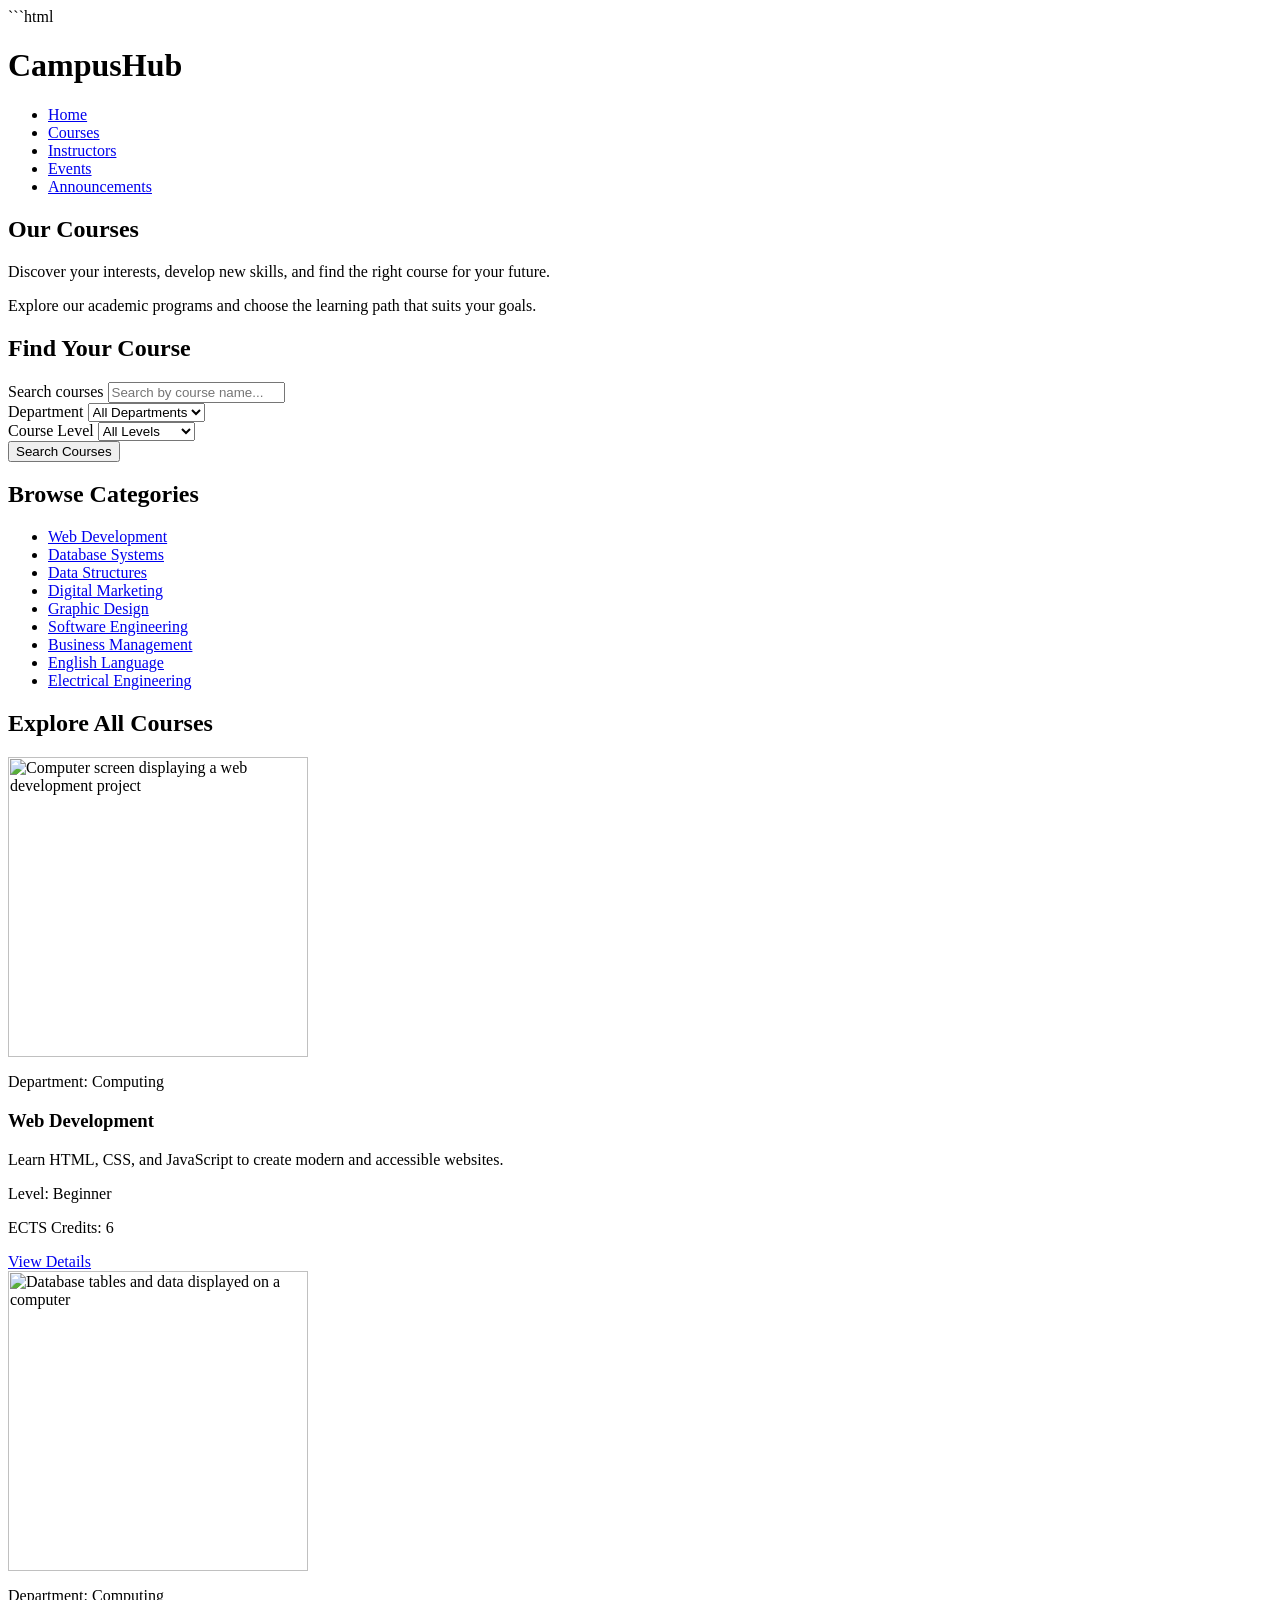
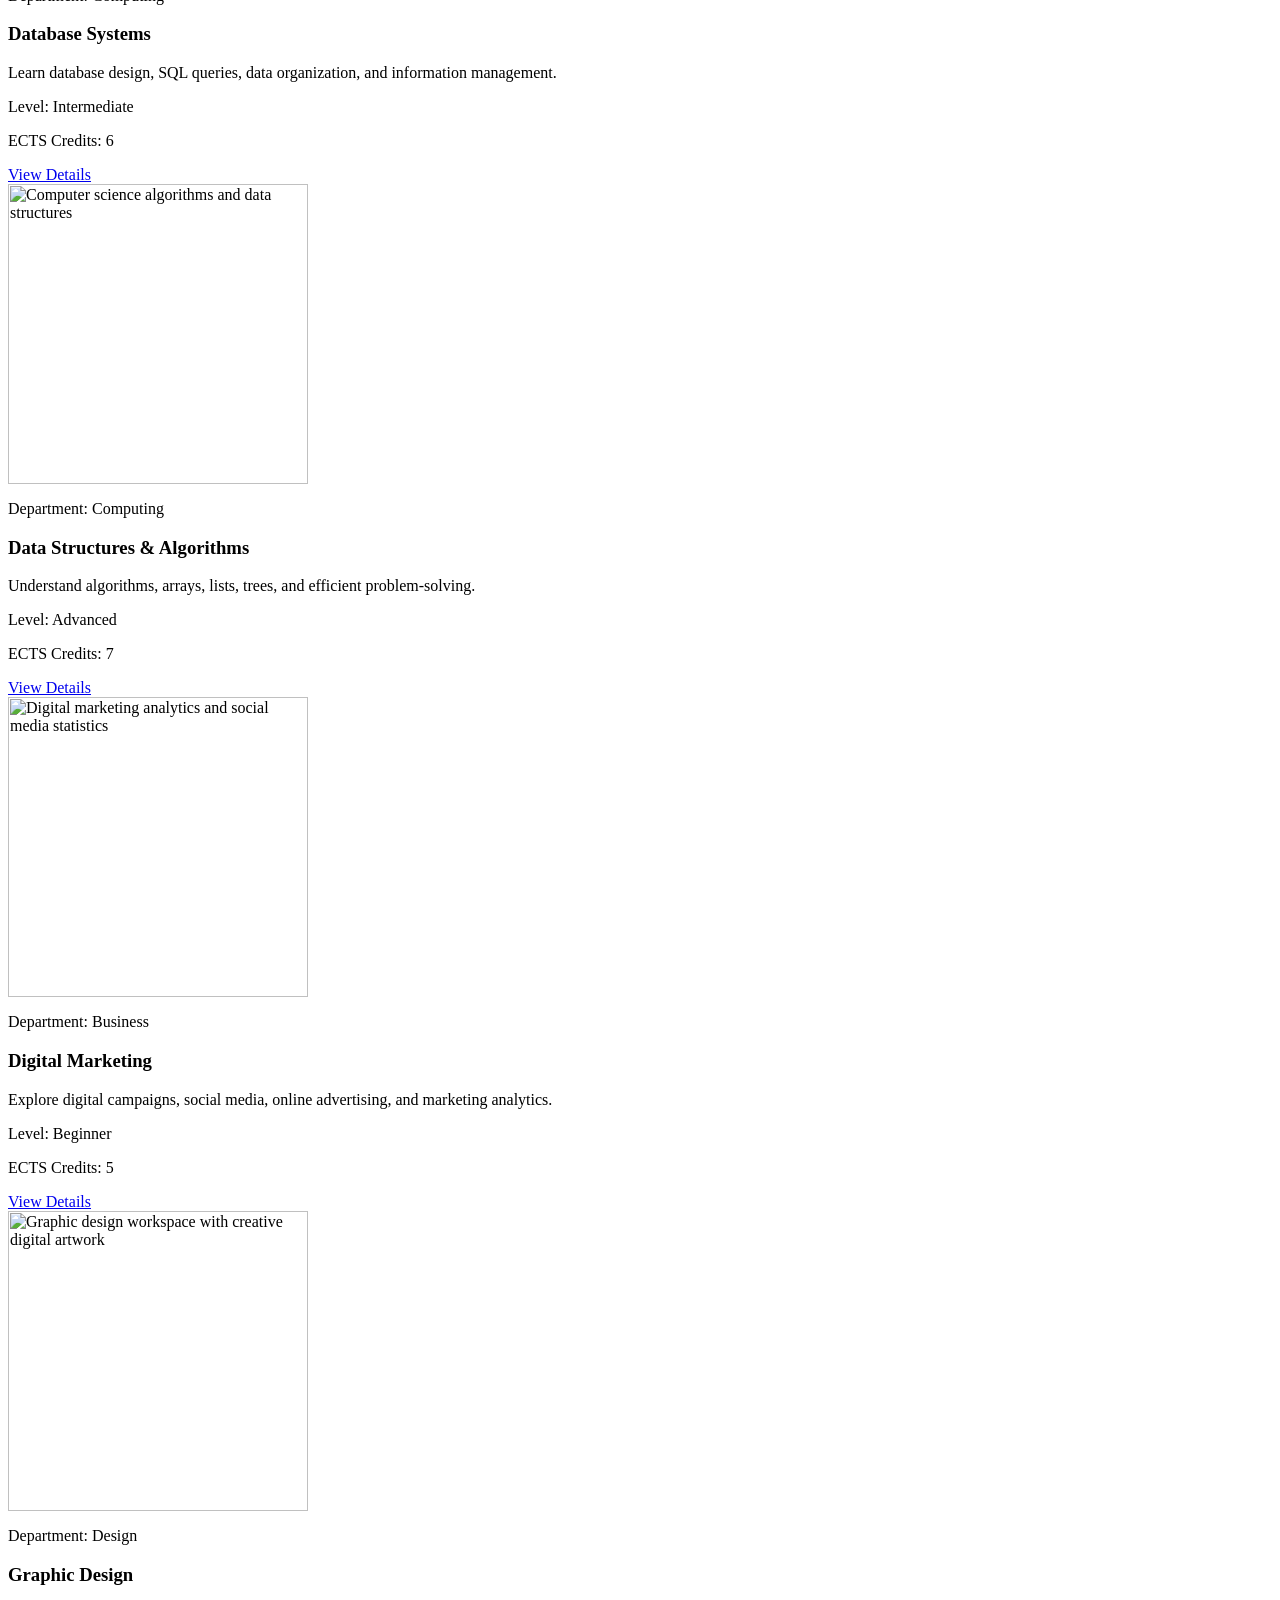
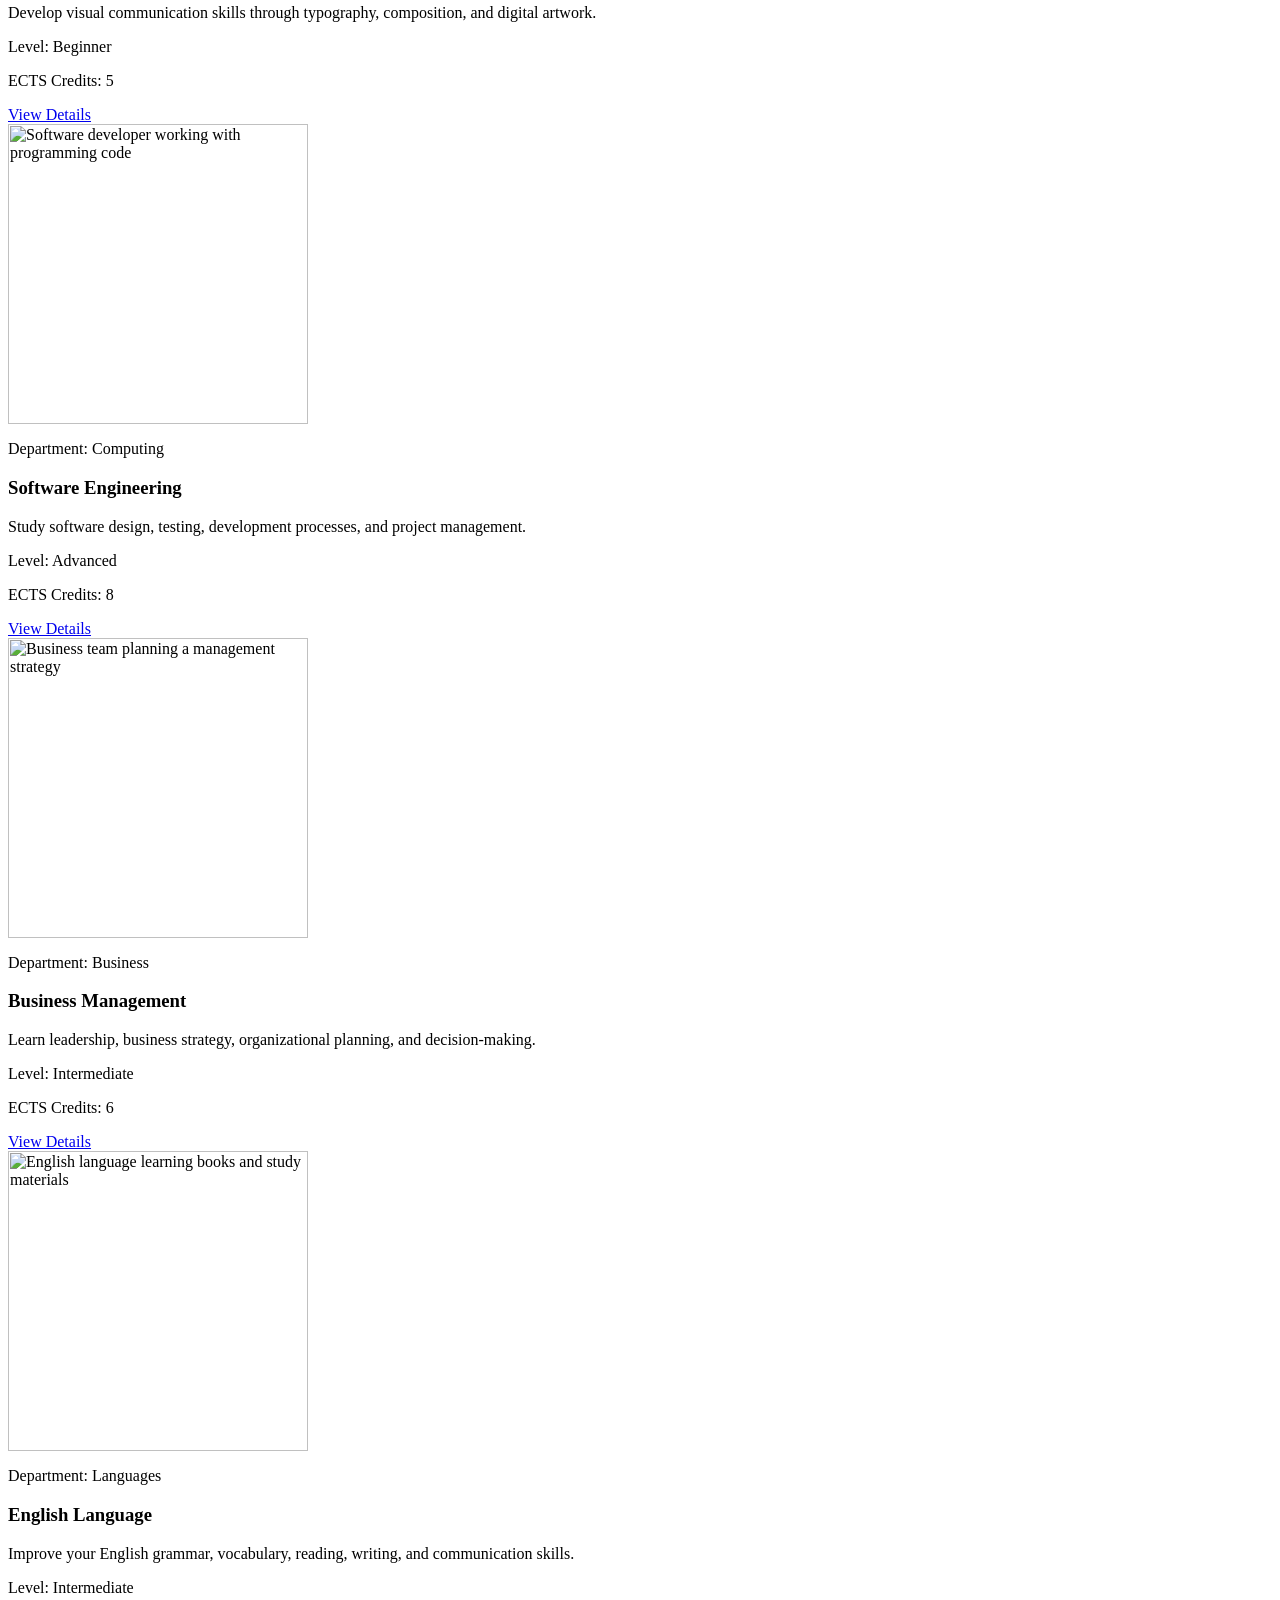
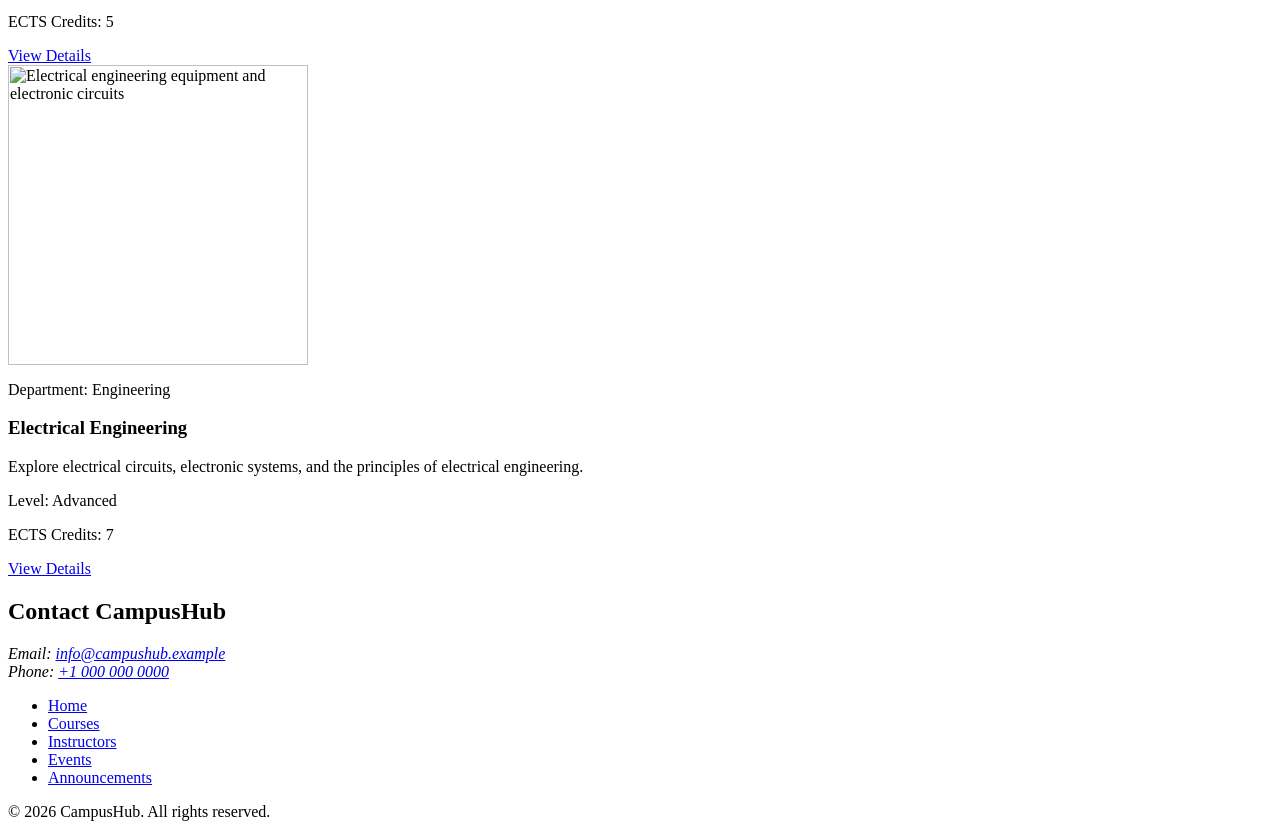
==== courses.html @ 8b2ee3c3 "Initial commit" ====
```html
<!DOCTYPE html>
<html lang="en">
<head>
    <meta charset="UTF-8">
    <meta name="viewport" content="width=device-width, initial-scale=1.0">
    <meta name="description" content="Explore CampusHub courses, departments, and academic programs.">
    <title>Courses | CampusHub</title>
</head>
<body>

    <header>
        <h1>CampusHub</h1>

        <nav aria-label="Main navigation">
            <ul>
                <li><a href="index.html">Home</a></li>
                <li><a href="courses.html" aria-current="page">Courses</a></li>
                <li><a href="instructors.html">Instructors</a></li>
                <li><a href="events.html">Events</a></li>
                <li><a href="announcements.html">Announcements</a></li>
            </ul>
        </nav>
    </header>

    <main>
        <section aria-labelledby="courses-heading">
            <h2 id="courses-heading">Our Courses</h2>

            <p>
                Discover your interests, develop new skills,
                and find the right course for your future.
            </p>

            <p>
                Explore our academic programs and choose
                the learning path that suits your goals.
            </p>
        </section>

        <section aria-labelledby="search-heading">
            <h2 id="search-heading">Find Your Course</h2>

            <form action="courses.html" method="get">
                <div>
                    <label for="course-search">Search courses</label>
                    <input
                        type="search"
                        id="course-search"
                        name="search"
                        placeholder="Search by course name..."
                    >
                </div>

                <div>
                    <label for="department">Department</label>
                    <select id="department" name="department">
                        <option value="">All Departments</option>
                        <option value="computing">Computing</option>
                        <option value="business">Business</option>
                        <option value="languages">Languages</option>
                        <option value="engineering">Engineering</option>
                        <option value="design">Design</option>
                    </select>
                </div>

                <div>
                    <label for="level">Course Level</label>
                    <select id="level" name="level">
                        <option value="">All Levels</option>
                        <option value="beginner">Beginner</option>
                        <option value="intermediate">Intermediate</option>
                        <option value="advanced">Advanced</option>
                    </select>
                </div>

                <button type="submit">Search Courses</button>
            </form>
        </section>

        <nav aria-label="Course categories">
            <h2>Browse Categories</h2>

            <ul>
                <li><a href="#web-development">Web Development</a></li>
                <li><a href="#database-systems">Database Systems</a></li>
                <li><a href="#data-structures">Data Structures</a></li>
                <li><a href="#digital-marketing">Digital Marketing</a></li>
                <li><a href="#graphic-design">Graphic Design</a></li>
                <li><a href="#software-engineering">Software Engineering</a></li>
                <li><a href="#business-management">Business Management</a></li>
                <li><a href="#english-language">English Language</a></li>
                <li><a href="#electrical-engineering">Electrical Engineering</a></li>
            </ul>
        </nav>

        <section aria-labelledby="all-courses-heading">
            <h2 id="all-courses-heading">Explore All Courses</h2>

            <article id="web-development">
                <img
                    src="images/web-development.jpg"
                    alt="Computer screen displaying a web development project"
                    width="300"
                >
                <p>Department: Computing</p>
                <h3>Web Development</h3>
                <p>
                    Learn HTML, CSS, and JavaScript to create
                    modern and accessible websites.
                </p>
                <p>Level: Beginner</p>
                <p>ECTS Credits: 6</p>
                <a href="schedule.html">View Details</a>
            </article>

            <article id="database-systems">
                <img
                    src="images/database-systems.jpg"
                    alt="Database tables and data displayed on a computer"
                    width="300"
                >
                <p>Department: Computing</p>
                <h3>Database Systems</h3>
                <p>
                    Learn database design, SQL queries,
                    data organization, and information management.
                </p>
                <p>Level: Intermediate</p>
                <p>ECTS Credits: 6</p>
                <a href="schedule.html">View Details</a>
            </article>

            <article id="data-structures">
                <img
                    src="images/data-structures.jpg"
                    alt="Computer science algorithms and data structures"
                    width="300"
                >
                <p>Department: Computing</p>
                <h3>Data Structures &amp; Algorithms</h3>
                <p>
                    Understand algorithms, arrays, lists,
                    trees, and efficient problem-solving.
                </p>
                <p>Level: Advanced</p>
                <p>ECTS Credits: 7</p>
                <a href="schedule.html">View Details</a>
            </article>

            <article id="digital-marketing">
                <img
                    src="images/digital-marketing.jpg"
                    alt="Digital marketing analytics and social media statistics"
                    width="300"
                >
                <p>Department: Business</p>
                <h3>Digital Marketing</h3>
                <p>
                    Explore digital campaigns, social media,
                    online advertising, and marketing analytics.
                </p>
                <p>Level: Beginner</p>
                <p>ECTS Credits: 5</p>
                <a href="schedule.html">View Details</a>
            </article>

            <article id="graphic-design">
                <img
                    src="images/graphic-design.jpg"
                    alt="Graphic design workspace with creative digital artwork"
                    width="300"
                >
                <p>Department: Design</p>
                <h3>Graphic Design</h3>
                <p>
                    Develop visual communication skills through
                    typography, composition, and digital artwork.
                </p>
                <p>Level: Beginner</p>
                <p>ECTS Credits: 5</p>
                <a href="schedule.html">View Details</a>
            </article>

            <article id="software-engineering">
                <img
                    src="images/software-engineering.jpg"
                    alt="Software developer working with programming code"
                    width="300"
                >
                <p>Department: Computing</p>
                <h3>Software Engineering</h3>
                <p>
                    Study software design, testing, development
                    processes, and project management.
                </p>
                <p>Level: Advanced</p>
                <p>ECTS Credits: 8</p>
                <a href="schedule.html">View Details</a>
            </article>

            <article id="business-management">
                <img
                    src="images/business-management.jpg"
                    alt="Business team planning a management strategy"
                    width="300"
                >
                <p>Department: Business</p>
                <h3>Business Management</h3>
                <p>
                    Learn leadership, business strategy,
                    organizational planning, and decision-making.
                </p>
                <p>Level: Intermediate</p>
                <p>ECTS Credits: 6</p>
                <a href="schedule.html">View Details</a>
            </article>

            <article id="english-language">
                <img
                    src="images/english-language.jpg"
                    alt="English language learning books and study materials"
                    width="300"
                >
                <p>Department: Languages</p>
                <h3>English Language</h3>
                <p>
                    Improve your English grammar, vocabulary,
                    reading, writing, and communication skills.
                </p>
                <p>Level: Intermediate</p>
                <p>ECTS Credits: 5</p>
                <a href="schedule.html">View Details</a>
            </article>

            <article id="electrical-engineering">
                <img
                    src="images/electrical-engineering.jpg"
                    alt="Electrical engineering equipment and electronic circuits"
                    width="300"
                >
                <p>Department: Engineering</p>
                <h3>Electrical Engineering</h3>
                <p>
                    Explore electrical circuits, electronic systems,
                    and the principles of electrical engineering.
                </p>
                <p>Level: Advanced</p>
                <p>ECTS Credits: 7</p>
                <a href="schedule.html">View Details</a>
            </article>
        </section>
    </main>

    <footer>
        <h2>Contact CampusHub</h2>

        <address>
            Email:
            <a href="mailto:info@campushub.example">
                info@campushub.example
            </a>
            <br>
            Phone:
            <a href="tel:+10000000000">+1 000 000 0000</a>
        </address>

        <nav aria-label="Footer navigation">
            <ul>
                <li><a href="index.html">Home</a></li>
                <li><a href="courses.html">Courses</a></li>
                <li><a href="instructors.html">Instructors</a></li>
                <li><a href="events.html">Events</a></li>
                <li><a href="announcements.html">Announcements</a></li>
            </ul>
        </nav>

        <p>&copy; 2026 CampusHub. All rights reserved.</p>
    </footer>

</body>
</html>
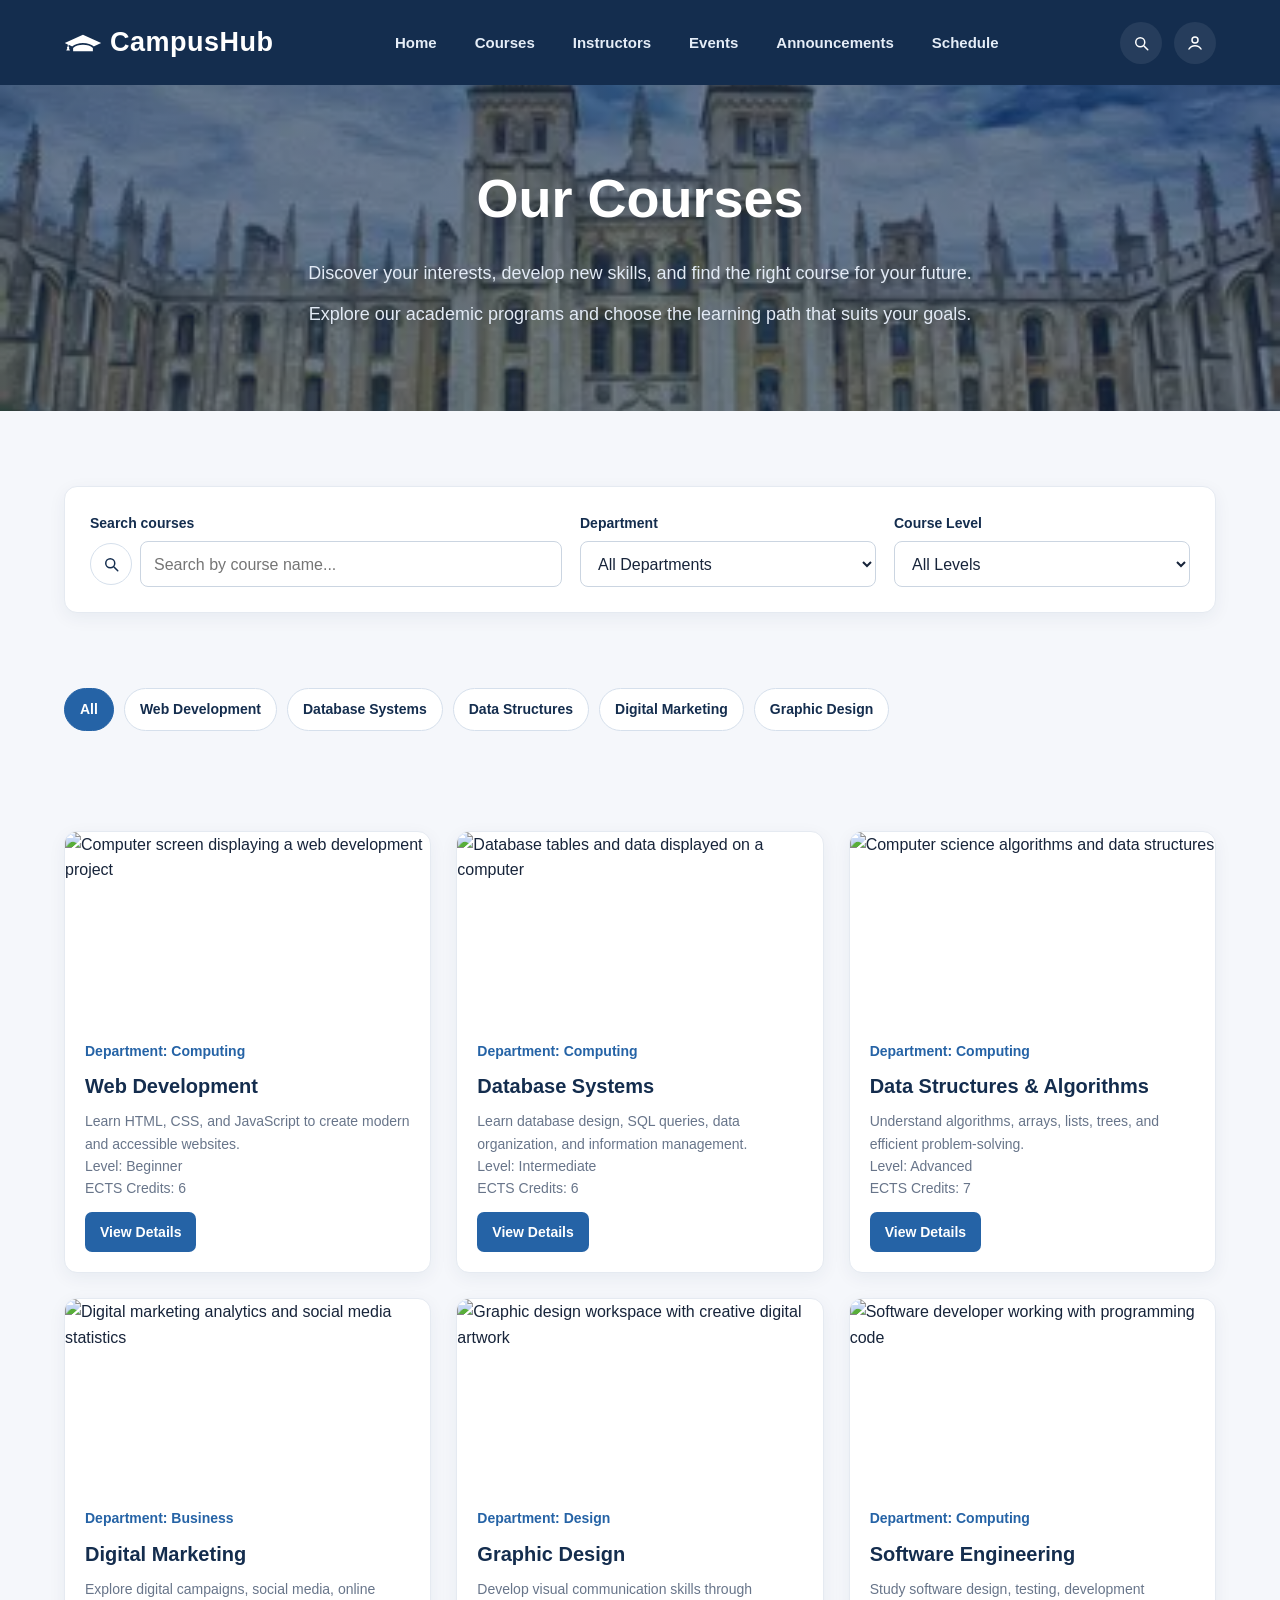
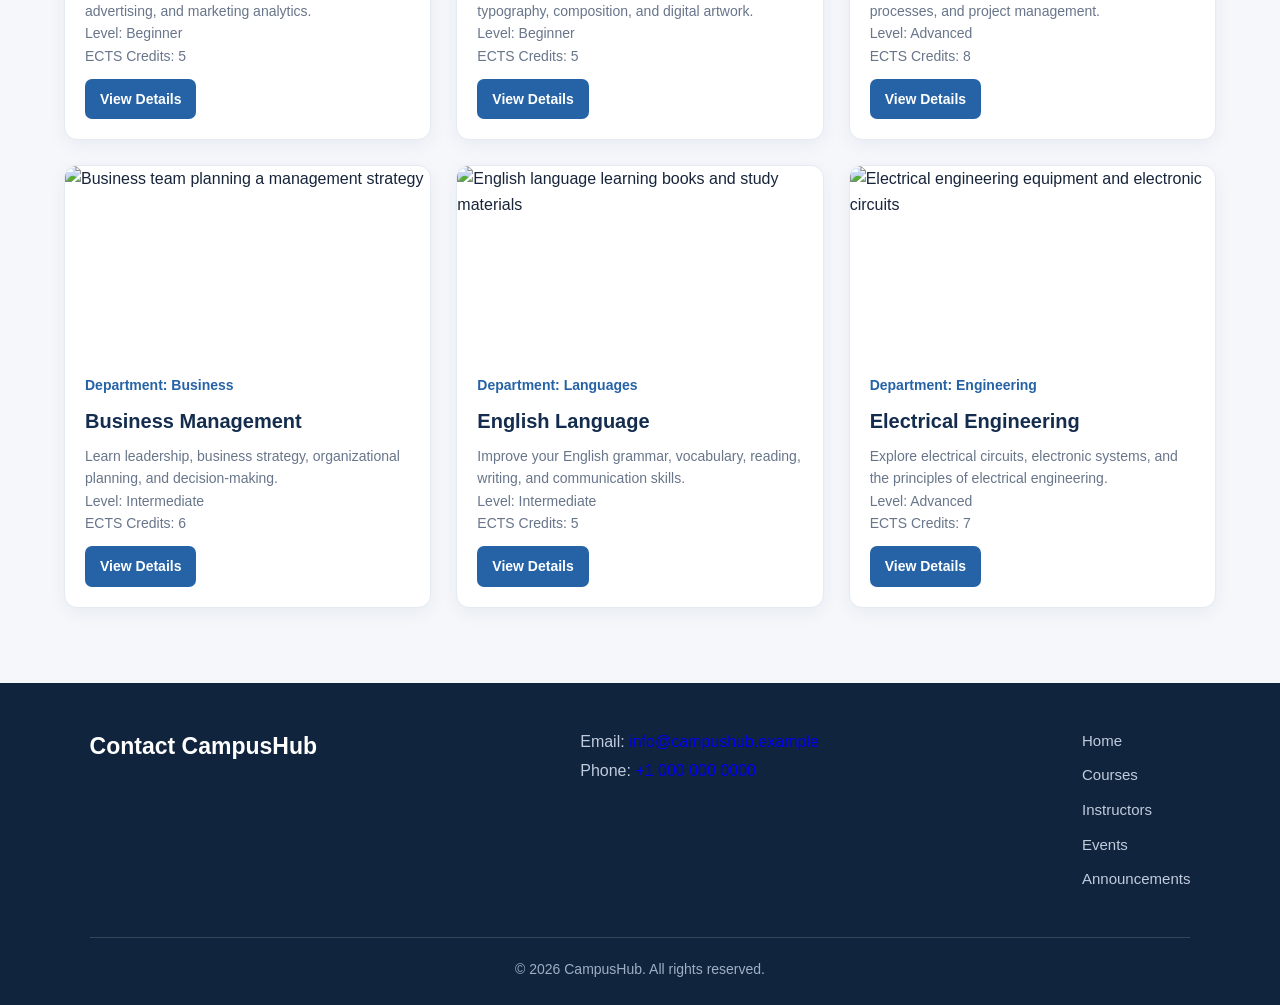
==== commit e83d02c7: "Initial commit" ====
--- a/courses.html
+++ b/courses.html
@@ -1,4 +1,4 @@
-```html
+
 <!DOCTYPE html>
 <html lang="en">
 <head>
@@ -6,21 +6,49 @@
     <meta name="viewport" content="width=device-width, initial-scale=1.0">
     <meta name="description" content="Explore CampusHub courses, departments, and academic programs.">
     <title>Courses | CampusHub</title>
+    <link rel="stylesheet" href="style.css">
 </head>
 <body>
 
     <header>
-        <h1>CampusHub</h1>
+        <div class="brand">
+            <img src="assets/logo/university.svg" alt="CampusHub Logo">
+            <h1>CampusHub</h1>
+        </div>
 
         <nav aria-label="Main navigation">
-            <ul>
+            <ul class="link">
                 <li><a href="index.html">Home</a></li>
                 <li><a href="courses.html" aria-current="page">Courses</a></li>
                 <li><a href="instructors.html">Instructors</a></li>
                 <li><a href="events.html">Events</a></li>
                 <li><a href="announcements.html">Announcements</a></li>
+                <li><a href="schedule.html">Schedule</a></li>
             </ul>
         </nav>
+
+        <div class="header-actions" aria-label="Quick actions">
+            <div class="search-wrap">
+                <button type="button" class="icon-button search-toggle" aria-label="Open search" aria-expanded="false">
+                    <svg viewBox="0 0 24 24" aria-hidden="true">
+                        <circle cx="11" cy="11" r="6"></circle>
+                        <line x1="16" y1="16" x2="21" y2="21"></line>
+                    </svg>
+                </button>
+
+                <form class="search-panel" role="search" aria-label="Search the site">
+                    <input type="search" name="q" placeholder="Search..." aria-label="Search">
+                    <button type="submit" class="search-submit">Search</button>
+                </form>
+            </div>
+
+            <a href="#" class="icon-button" aria-label="Profile">
+                <svg viewBox="0 0 24 24" aria-hidden="true">
+                    <circle cx="12" cy="8" r="4"></circle>
+                    <path d="M4 20c1.5-3 4.2-4.5 8-4.5S18.5 17 20 20"></path>
+                </svg>
+            </a>
+        </div>
     </header>
 
     <main>
@@ -38,18 +66,24 @@
             </p>
         </section>
 
-        <section aria-labelledby="search-heading">
-            <h2 id="search-heading">Find Your Course</h2>
-
+        <section id="course-filters" aria-label="Course search and filters">
             <form action="courses.html" method="get">
-                <div>
+                <div class="course-search-field">
                     <label for="course-search">Search courses</label>
-                    <input
-                        type="search"
-                        id="course-search"
-                        name="search"
-                        placeholder="Search by course name..."
-                    >
+                    <div class="course-search-control">
+                        <button type="submit" class="icon-button course-search-submit" aria-label="Search courses">
+                            <svg viewBox="0 0 24 24" aria-hidden="true">
+                                <circle cx="11" cy="11" r="6"></circle>
+                                <line x1="16" y1="16" x2="21" y2="21"></line>
+                            </svg>
+                        </button>
+                        <input
+                            type="search"
+                            id="course-search"
+                            name="search"
+                            placeholder="Search by course name..."
+                        >
+                    </div>
                 </div>
 
                 <div>
@@ -74,29 +108,21 @@
                     </select>
                 </div>
 
-                <button type="submit">Search Courses</button>
             </form>
         </section>
 
         <nav aria-label="Course categories">
-            <h2>Browse Categories</h2>
-
             <ul>
+                <li><a href="#all-courses">All</a></li>
                 <li><a href="#web-development">Web Development</a></li>
                 <li><a href="#database-systems">Database Systems</a></li>
                 <li><a href="#data-structures">Data Structures</a></li>
                 <li><a href="#digital-marketing">Digital Marketing</a></li>
                 <li><a href="#graphic-design">Graphic Design</a></li>
-                <li><a href="#software-engineering">Software Engineering</a></li>
-                <li><a href="#business-management">Business Management</a></li>
-                <li><a href="#english-language">English Language</a></li>
-                <li><a href="#electrical-engineering">Electrical Engineering</a></li>
             </ul>
         </nav>
 
-        <section aria-labelledby="all-courses-heading">
-            <h2 id="all-courses-heading">Explore All Courses</h2>
-
+        <section id="all-courses" aria-label="All courses">
             <article id="web-development">
                 <img
                     src="images/web-development.jpg"
@@ -278,5 +304,26 @@
         <p>&copy; 2026 CampusHub. All rights reserved.</p>
     </footer>
 
+    <script>
+        const searchToggle = document.querySelector('.search-toggle');
+        const searchPanel = document.querySelector('.search-panel');
+
+        if (searchToggle && searchPanel) {
+            searchToggle.addEventListener('click', () => {
+                const isOpen = searchPanel.classList.toggle('open');
+                searchToggle.setAttribute('aria-expanded', String(isOpen));
+                if (isOpen) {
+                    searchPanel.querySelector('input').focus();
+                }
+            });
+
+            document.addEventListener('click', (event) => {
+                if (!event.target.closest('.search-wrap')) {
+                    searchPanel.classList.remove('open');
+                    searchToggle.setAttribute('aria-expanded', 'false');
+                }
+            });
+        }
+    </script>
 </body>
 </html>
--- a/style.css
+++ b/style.css
@@ -0,0 +1,897 @@
+
+/* =========================================
+   CAMPUSHUB - GLOBAL SETTINGS
+   ========================================= */
+
+* {
+    box-sizing: border-box;
+    margin: 0;
+    padding: 0;
+}
+
+html {
+    scroll-behavior: smooth;
+}
+
+body {
+    font-family: "Segoe UI", Arial, sans-serif;
+    background-color: #f5f7fb;
+    color: #17243a;
+    line-height: 1.6;
+}
+
+img {
+    max-width: 200%;
+    display: block;
+}
+
+a {
+    text-decoration: none;
+    transition: 0.3s ease;
+}
+
+main {
+    width: 100%;
+    overflow: hidden;
+}
+
+main > section {
+    width: min(1160px, 90%);
+    margin: 0 auto;
+    padding: 75px 0;
+}
+
+main section h2 {
+    color: #142d4e;
+    font-size: clamp(26px, 3vw, 36px);
+    font-weight: 700;
+    margin-bottom: 30px;
+}
+
+
+/* =========================================
+   2. HEADER, LOGO AND NAVIGATION
+   ========================================= */
+
+header {
+    width: 100%;
+    min-height: 85px;
+    padding: 18px 5%;
+    background-color: #142d4e;
+
+    display: flex;
+    align-items: center;
+    justify-content: space-between;
+    gap: 25px;
+    flex-wrap: wrap;
+
+    box-shadow: 0 3px 15px rgba(0, 0, 0, 0.12);
+}
+
+header nav {
+    flex: 1;
+    display: flex;
+    justify-content: center;
+}
+
+.header-actions {
+    display: flex;
+    align-items: center;
+    justify-content: flex-end;
+    gap: 12px;
+    margin-left: auto;
+}
+
+.search-wrap {
+    position: relative;
+    display: flex;
+    align-items: center;
+    justify-content: flex-end;
+}
+
+.search-panel {
+    display: flex;
+    align-items: center;
+    width: 0;
+    max-width: 0;
+    overflow: hidden;
+    opacity: 0;
+    pointer-events: none;
+    transition: all 0.3s ease;
+    margin-left: 0;
+}
+
+.search-panel.open {
+    width: 240px;
+    max-width: 240px;
+    opacity: 1;
+    pointer-events: auto;
+    margin-left: 8px;
+}
+
+.search-panel input {
+    width: 100%;
+    height: 42px;
+    padding: 0 14px;
+    border: none;
+    border-radius: 999px 0 0 999px;
+    outline: none;
+    background: #ffffff;
+    color: #17243a;
+    font-size: 14px;
+}
+
+.search-submit {
+    height: 42px;
+    border: none;
+    border-radius: 0 999px 999px 0;
+    background: #ffffff;
+    color: #142d4e;
+    font-weight: 700;
+    padding: 0 14px;
+    cursor: pointer;
+}
+
+.icon-button {
+    width: 42px;
+    height: 42px;
+    border: none;
+    border-radius: 50%;
+    display: inline-flex;
+    align-items: center;
+    justify-content: center;
+    background: rgba(255, 255, 255, 0.08);
+    color: #ffffff;
+    transition: 0.3s ease;
+    cursor: pointer;
+}
+
+.icon-button svg {
+    color: white;
+    width: 18px;
+    height: 18px;
+    stroke: currentColor;
+    fill: none;
+    stroke-width: 2;
+    stroke-linecap: round;
+    stroke-linejoin: round;
+}
+
+.icon-button:hover {
+    background: rgba(255, 255, 255, 0.18);
+    transform: translateY(-2px);
+}
+
+/* Logo icon + CampusHub text */
+
+header .brand {
+    display: flex;
+    align-items: center;
+    gap: 8px;
+    flex: 0 0 auto;
+    min-width: 0;
+}
+
+header .brand img {
+
+    width: 38px;
+    height: 38px;
+    max-width: none;
+    object-fit: contain;
+    flex: 0 0 38px;
+}
+
+header .brand h1 {
+    color: #ffffff;
+    font-size: 27px;
+    font-weight: 800;
+    letter-spacing: 0.5px;
+    line-height: 1;
+    white-space: nowrap;
+    margin: 0;
+}
+
+/* Navigation */
+
+header nav ul.link {
+    display: flex;
+    align-items: center;
+    justify-content: center;
+    flex-wrap: wrap;
+    gap: 10px;
+    list-style: none;
+}
+
+header nav ul.link a {
+    display: block;
+    color: #e5edf7;
+    font-size: 15px;
+    font-weight: 600;
+    padding: 10px 14px;
+    border-radius: 7px;
+}
+
+header nav ul.link a:hover {
+    color: #ffffff;
+    background-color: #2563a6;
+}
+
+
+/* =========================================
+   3. HERO SECTION
+   ========================================= */
+
+main > section:has(#hero-title) {
+    width: 100%;
+    min-height: 480px;
+    padding: 70px 7%;
+
+    background: linear-gradient(
+        110deg,
+        #142d4e 0%,
+        #1c4776 65%,
+        #2563a6 100%
+    );
+
+    display: flex;
+    align-items: center;
+    justify-content: space-between;
+    gap: 45px;
+    flex-wrap: wrap;
+}
+
+main > section:has(#hero-title) h2 {
+    flex: 1 1 400px;
+    color: #ffffff;
+    font-size: clamp(38px, 5vw, 58px);
+    line-height: 1.15;
+    margin-bottom: 20px;
+}
+
+main > section:has(#hero-title) p {
+    flex: 1 1 100%;
+    color: #e2eaf5;
+    font-size: 19px;
+    max-width: 600px;
+    margin-bottom: 25px;
+}
+
+/* Hero image */
+
+main > section:has(#hero-title) img {
+    flex: 1 1 350px;
+    width: 100%;
+    max-width: 520px;
+    height: 330px;
+    object-fit: cover;
+    border-radius: 16px;
+    box-shadow: 0 15px 35px rgba(0, 0, 0, 0.25);
+}
+
+/* Call-to-action button */
+
+main > section:has(#hero-title) a[href="courses.html"] {
+    display: inline-flex;
+    align-items: center;
+    justify-content: center;
+
+    background-color: #ffffff;
+    color: #142d4e;
+
+    padding: 14px 27px;
+    border-radius: 8px;
+
+    font-size: 16px;
+    font-weight: 700;
+
+    border: 2px solid #ffffff;
+    margin-top: 5px;
+
+    box-shadow: 0 5px 15px rgba(0, 0, 0, 0.15);
+}
+
+main > section:has(#hero-title) a[href="courses.html"]:hover {
+    background-color: #2563a6;
+    color: #ffffff;
+    transform: translateY(-3px);
+}
+
+
+/* =========================================
+   4. FOUR STATISTICS
+   ========================================= */
+
+main > section:has(#statistics-title) ul {
+    display: flex;
+    justify-content: space-between;
+    align-items: stretch;
+    flex-wrap: wrap;
+    gap: 20px;
+    list-style: none;
+}
+
+main > section:has(#statistics-title) li {
+    flex: 1 1 190px;
+    min-width: 150px;
+
+    padding: 30px 20px;
+    text-align: center;
+
+    background-color: #ffffff;
+    border-radius: 12px;
+    border: 1px solid #e5eaf1;
+
+    box-shadow: 0 5px 18px rgba(20, 45, 78, 0.06);
+
+    color: #2563a6;
+    font-size: 20px;
+    font-weight: 700;
+
+    transition: 0.3s ease;
+}
+
+main > section:has(#statistics-title) li:hover {
+    transform: translateY(-6px);
+    box-shadow: 0 12px 25px rgba(20, 45, 78, 0.12);
+}
+
+
+/* =========================================
+   5. FOUR FEATURED COURSES
+   ========================================= */
+
+main > section:has(#courses-title) {
+    display: flex;
+    flex-wrap: wrap;
+    gap: 25px;
+}
+
+main > section:has(#courses-title) > h2 {
+    width: 100%;
+    flex-basis: 100%;
+}
+
+main > section:has(#courses-title) article {
+    flex: 1 1 240px;
+    min-width: 220px;
+
+    overflow: hidden;
+    background-color: #ffffff;
+
+    border: 1px solid #e5eaf1;
+    border-radius: 13px;
+
+    box-shadow: 0 5px 18px rgba(20, 45, 78, 0.06);
+
+    transition: 0.3s ease;
+}
+
+main > section:has(#courses-title) article:hover {
+    transform: translateY(-7px);
+    box-shadow: 0 14px 28px rgba(20, 45, 78, 0.13);
+}
+
+main > section:has(#courses-title) article img {
+    width: 100%;
+    height: 190px;
+    object-fit: cover;
+}
+
+main > section:has(#courses-title) article h3 {
+    color: #142d4e;
+    font-size: 20px;
+    padding: 20px 20px 8px;
+}
+
+main > section:has(#courses-title) article p {
+    color: #68758a;
+    font-size: 15px;
+    padding: 0 20px 20px;
+}
+
+
+/* =========================================
+   6. THREE UPCOMING EVENTS
+   ========================================= */
+
+main > section:has(#events-title) {
+    display: flex;
+    flex-wrap: wrap;
+    gap: 25px;
+}
+
+main > section:has(#events-title) > h2 {
+    width: 100%;
+    flex-basis: 100%;
+}
+
+main > section:has(#events-title) article {
+    flex: 1 1 280px;
+    min-width: 240px;
+
+    background-color: #ffffff;
+    overflow: hidden;
+
+    border-radius: 13px;
+    border: 1px solid #e5eaf1;
+
+    box-shadow: 0 5px 18px rgba(20, 45, 78, 0.06);
+
+    transition: 0.3s ease;
+}
+
+main > section:has(#events-title) article:hover {
+    transform: translateY(-6px);
+    box-shadow: 0 12px 25px rgba(20, 45, 78, 0.12);
+}
+
+main > section:has(#events-title) article img {
+    width: 100%;
+    height: 200px;
+    object-fit: cover;
+}
+
+main > section:has(#events-title) article h3 {
+    color: #142d4e;
+    font-size: 20px;
+    padding: 18px 20px 8px;
+}
+
+main > section:has(#events-title) article p {
+    color: #68758a;
+    font-size: 15px;
+    padding: 0 20px 20px;
+}
+
+main > section:has(#events-title) article time {
+    color: #2563a6;
+    font-weight: 600;
+}
+
+
+/* =========================================
+   7. THREE LATEST ANNOUNCEMENTS
+   ========================================= */
+
+main > section:has(#announcements-title) {
+    display: flex;
+    flex-wrap: wrap;
+    gap: 25px;
+}
+
+main > section:has(#announcements-title) > h2 {
+    width: 100%;
+    flex-basis: 100%;
+}
+
+main > section:has(#announcements-title) article {
+    flex: 1 1 280px;
+    min-width: 240px;
+
+    background-color: #ffffff;
+    padding: 25px;
+
+    border-radius: 12px;
+    border-left: 4px solid #2563a6;
+
+    box-shadow: 0 5px 18px rgba(20, 45, 78, 0.06);
+
+    transition: 0.3s ease;
+}
+
+main > section:has(#announcements-title) article:hover {
+    transform: translateY(-5px);
+    box-shadow: 0 12px 25px rgba(20, 45, 78, 0.12);
+}
+
+main > section:has(#announcements-title) article h3 {
+    color: #142d4e;
+    font-size: 19px;
+    margin-bottom: 10px;
+}
+
+main > section:has(#announcements-title) article p {
+    color: #68758a;
+    font-size: 15px;
+}
+
+
+/* =========================================
+   8. SHARED FOOTER
+   ========================================= */
+
+footer {
+    width: 100%;
+    padding: 45px 7% 25px;
+
+    background-color: #10243d;
+    color: #dce5f0;
+
+    display: flex;
+    align-items: flex-start;
+    justify-content: space-between;
+    flex-wrap: wrap;
+    gap: 30px;
+}
+
+footer h2 {
+    color: #ffffff;
+    font-size: 23px;
+    margin-bottom: 12px;
+}
+
+footer address {
+    color: #c0ccdc;
+    font-style: normal;
+    line-height: 1.8;
+}
+
+footer nav ul {
+    display: flex;
+    flex-direction: column;
+    gap: 9px;
+    list-style: none;
+}
+
+footer nav a {
+    color: #c0ccdc;
+    font-size: 15px;
+}
+
+footer nav a:hover {
+    color: #ffffff;
+    padding-left: 5px;
+}
+
+footer > p {
+    width: 100%;
+
+    padding-top: 20px;
+    margin-top: 15px;
+
+    border-top: 1px solid rgba(255, 255, 255, 0.15);
+
+    color: #9eafc3;
+    text-align: center;
+    font-size: 14px;
+}
+
+
+/* =========================================
+   9. RESPONSIVE DESIGN - TABLETS
+   ========================================= */
+
+@media (max-width: 768px) {
+
+    header {
+        justify-content: center;
+        text-align: center;
+        gap: 15px;
+    }
+
+    header .brand {
+        justify-content: center;
+    }
+
+    header nav {
+        width: 100%;
+    }
+
+    header nav ul.link {
+        gap: 5px;
+    }
+
+    header nav ul.link a {
+        padding: 8px 10px;
+        font-size: 14px;
+    }
+
+    main > section {
+        padding: 50px 0;
+    }
+
+    main > section:has(#hero-title) {
+        padding: 55px 6%;
+        text-align: center;
+        justify-content: center;
+    }
+
+    main > section:has(#hero-title) h2,
+    main > section:has(#hero-title) p {
+        flex-basis: 100%;
+    }
+
+    main > section:has(#hero-title) img {
+        max-width: 100%;
+        height: 260px;
+    }
+
+    main > section:has(#statistics-title) ul {
+        justify-content: center;
+    }
+
+    main > section:has(#statistics-title) li {
+        flex: 1 1 40%;
+    }
+
+    footer {
+        flex-direction: column;
+        padding: 40px 6% 20px;
+    }
+}
+
+
+/* =========================================
+   10. RESPONSIVE DESIGN - MOBILE
+   ========================================= */
+
+@media (max-width: 480px) {
+
+    header .brand img {
+        width: 34px;
+        height: 34px;
+        flex-basis: 34px;
+    }
+
+    header .brand h1 {
+        font-size: 23px;
+    }
+
+    header nav ul.link a {
+        padding: 7px 8px;
+        font-size: 12px;
+    }
+
+    main > section:has(#hero-title) h2 {
+        font-size: 35px;
+    }
+
+    main > section:has(#hero-title) p {
+        font-size: 16px;
+    }
+
+    main > section:has(#statistics-title) li {
+        flex-basis: 100%;
+    }
+
+    main > section:has(#courses-title) article,
+    main > section:has(#events-title) article,
+    main > section:has(#announcements-title) article {
+        flex-basis: 100%;
+    }
+}
+
+
+/* =========================================
+   11. COURSES PAGE
+   ========================================= */
+
+main > section:has(#courses-heading) {
+    width: 100%;
+    padding: 70px max(5%, calc((100% - 1160px) / 2));
+    background:
+        linear-gradient(rgba(20, 45, 78, 0.62), rgba(20, 45, 78, 0.62)),
+        url("assets/images/OIP.webp") center / cover no-repeat;
+    color: #e2eaf5;
+    text-align: center;
+}
+
+main > section:has(#courses-heading) h2 {
+    color: #ffffff;
+    font-size: clamp(36px, 5vw, 54px);
+    margin-bottom: 18px;
+}
+
+main > section:has(#courses-heading) p {
+    max-width: 720px;
+    margin: 0 auto 12px;
+    font-size: 18px;
+}
+
+main > section#course-filters form {
+    display: flex;
+    flex-wrap: wrap;
+    align-items: flex-end;
+    gap: 18px;
+    padding: 25px;
+    background-color: #ffffff;
+    border: 1px solid #e5eaf1;
+    border-radius: 13px;
+    box-shadow: 0 5px 18px rgba(20, 45, 78, 0.06);
+}
+
+main > section#course-filters form > div {
+    display: flex;
+    flex: 1 1 210px;
+    flex-direction: column;
+    gap: 7px;
+}
+
+main > section#course-filters .course-search-field {
+    flex: 2 1 300px;
+}
+
+main > section#course-filters label {
+    color: #142d4e;
+    font-size: 14px;
+    font-weight: 600;
+}
+
+main > section#course-filters input,
+main > section#course-filters select {
+    width: 100%;
+    min-height: 46px;
+    padding: 0 13px;
+    border: 1px solid #cbd5e1;
+    border-radius: 8px;
+    background-color: #ffffff;
+    color: #17243a;
+    font: inherit;
+}
+
+main > section#course-filters input:focus,
+main > section#course-filters select:focus {
+    border-color: #2563a6;
+    outline: 3px solid rgba(37, 99, 166, 0.18);
+}
+
+main > section#course-filters .course-search-control {
+    display: flex;
+    align-items: center;
+    gap: 8px;
+}
+
+main > section#course-filters .course-search-control input {
+    flex: 1;
+    min-width: 0;
+}
+
+main > section#course-filters .course-search-submit {
+    flex: 0 0 42px;
+    width: 42px;
+    height: 42px;
+    padding: 0;
+    border: 1px solid #d6e0ec;
+    border-radius: 50%;
+    background-color: #ffffff;
+    color: #142d4e;
+    cursor: pointer;
+    transition: 0.3s ease;
+}
+
+main > section#course-filters .course-search-submit svg {
+    color: #142d4e;
+}
+
+main > section#course-filters .course-search-submit:hover {
+    background-color: #f5f7fb;
+}
+
+main > nav[aria-label="Course categories"] {
+    width: min(1160px, 90%);
+    margin: 0 auto;
+    padding: 0 0 25px;
+}
+
+main > nav[aria-label="Course categories"] ul {
+    display: flex;
+    flex-wrap: wrap;
+    gap: 10px;
+    list-style: none;
+}
+
+main > nav[aria-label="Course categories"] a {
+    display: inline-flex;
+    padding: 9px 15px;
+    border: 1px solid #d6e0ec;
+    border-radius: 999px;
+    background-color: #ffffff;
+    color: #142d4e;
+    font-size: 14px;
+    font-weight: 600;
+}
+
+main > nav[aria-label="Course categories"] a[href="#all-courses"] {
+    border-color: #2563a6;
+    background-color: #2563a6;
+    color: #ffffff;
+}
+
+main > nav[aria-label="Course categories"] a:hover,
+main > nav[aria-label="Course categories"] a:focus-visible {
+    border-color: #2563a6;
+    background-color: #2563a6;
+    color: #ffffff;
+}
+
+main > section#all-courses {
+    display: flex;
+    flex-wrap: wrap;
+    gap: 25px;
+}
+
+main > section#all-courses article {
+    flex: 1 1 300px;
+    min-width: 250px;
+    overflow: hidden;
+    border: 1px solid #e5eaf1;
+    border-radius: 13px;
+    background-color: #ffffff;
+    box-shadow: 0 5px 18px rgba(20, 45, 78, 0.06);
+    transition: 0.3s ease;
+}
+
+main > section#all-courses article:hover {
+    transform: translateY(-6px);
+    box-shadow: 0 14px 28px rgba(20, 45, 78, 0.13);
+}
+
+main > section#all-courses article img {
+    width: 100%;
+    max-width: 100%;
+    height: 190px;
+    object-fit: cover;
+}
+
+main > section#all-courses article > p {
+    padding: 0 20px;
+    color: #68758a;
+    font-size: 14px;
+}
+
+main > section#all-courses article > p:first-of-type {
+    padding-top: 18px;
+    color: #2563a6;
+    font-weight: 600;
+}
+
+main > section#all-courses article h3 {
+    padding: 8px 20px;
+    color: #142d4e;
+    font-size: 20px;
+}
+
+main > section#all-courses article > p:last-of-type {
+    padding-bottom: 12px;
+}
+
+main > section#all-courses article > a {
+    display: inline-flex;
+    margin: 0 20px 20px;
+    padding: 9px 15px;
+    border-radius: 7px;
+    background-color: #2563a6;
+    color: #ffffff;
+    font-size: 14px;
+    font-weight: 700;
+}
+
+main > section#all-courses article > a:hover,
+main > section#all-courses article > a:focus-visible {
+    background-color: #142d4e;
+}
+
+@media (max-width: 768px) {
+    main > section:has(#courses-heading) {
+        padding: 55px 6%;
+    }
+
+    main > section#course-filters form {
+        padding: 20px;
+    }
+}
+
+@media (max-width: 480px) {
+    main > section:has(#courses-heading) {
+        padding: 45px 5%;
+    }
+
+    main > section:has(#courses-heading) p {
+        font-size: 16px;
+    }
+
+    main > section#course-filters form > div,
+    main > section#all-courses article {
+        flex-basis: 100%;
+    }
+}
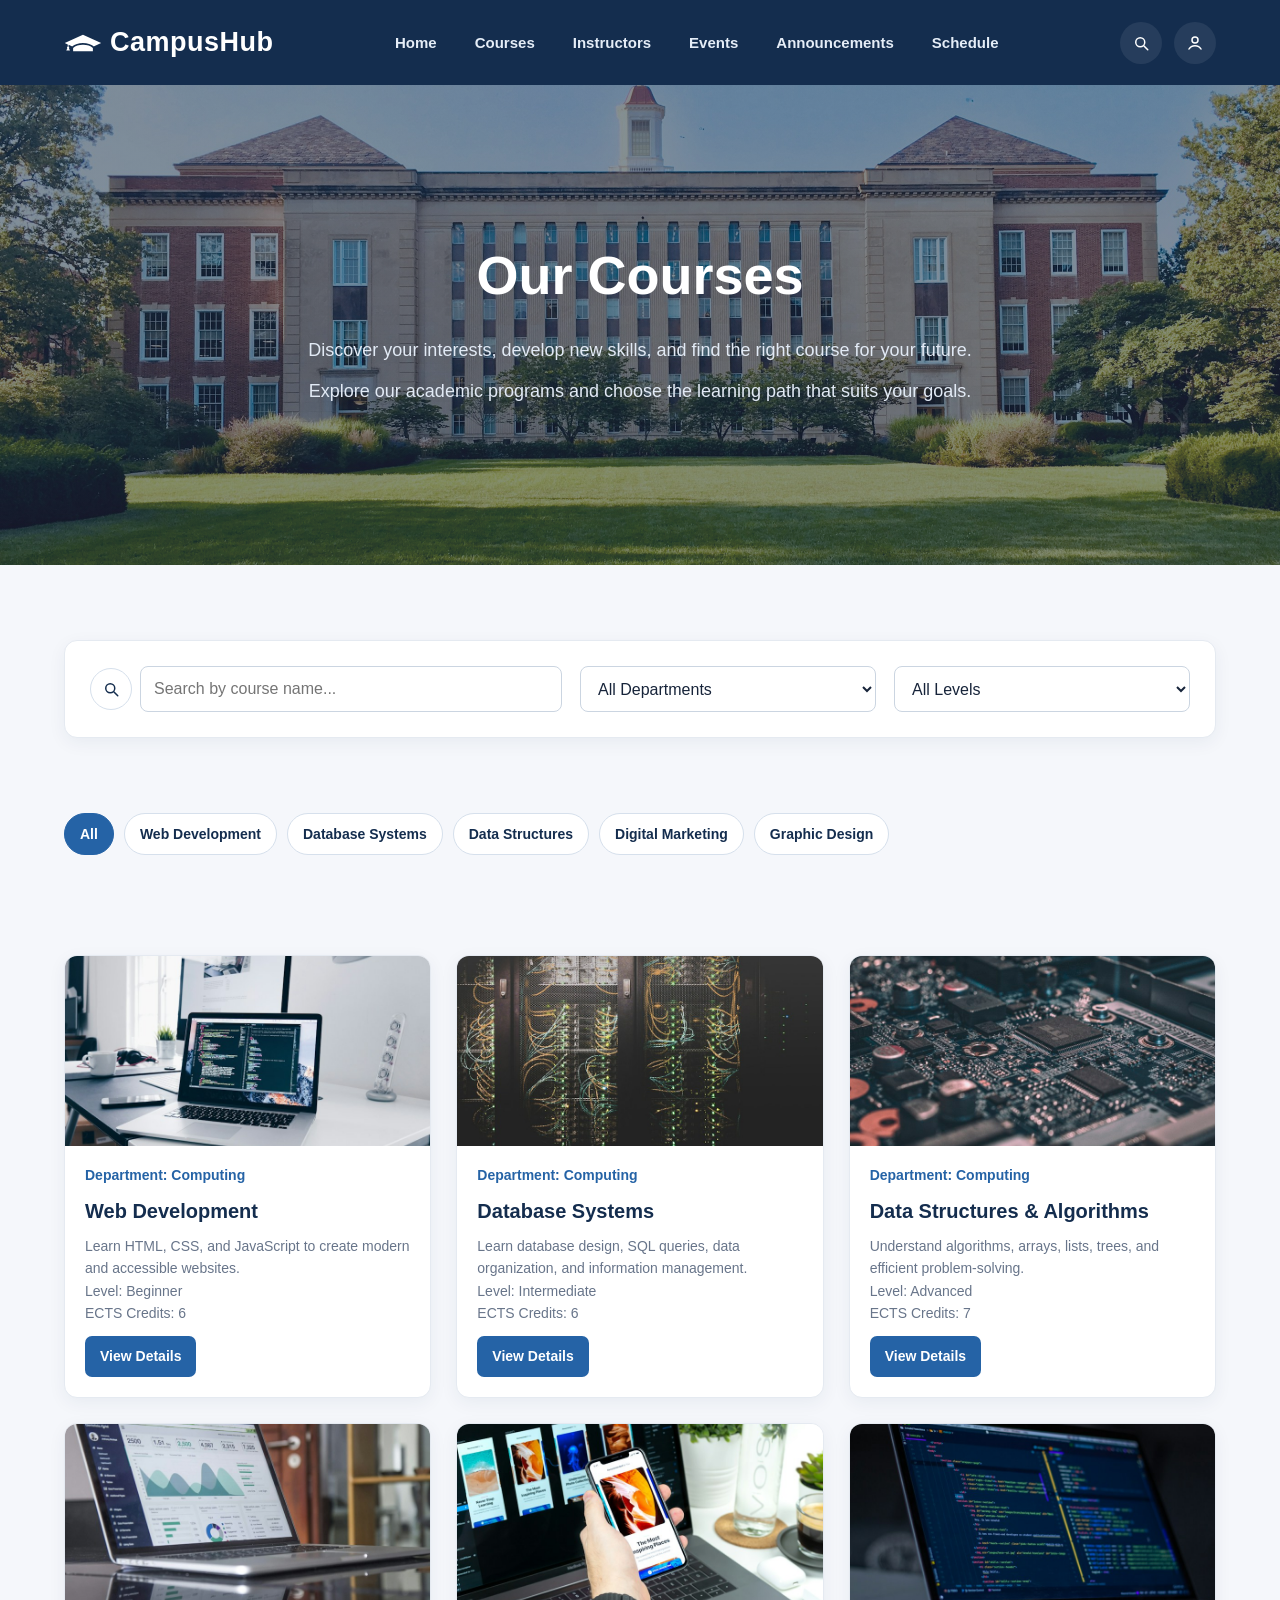
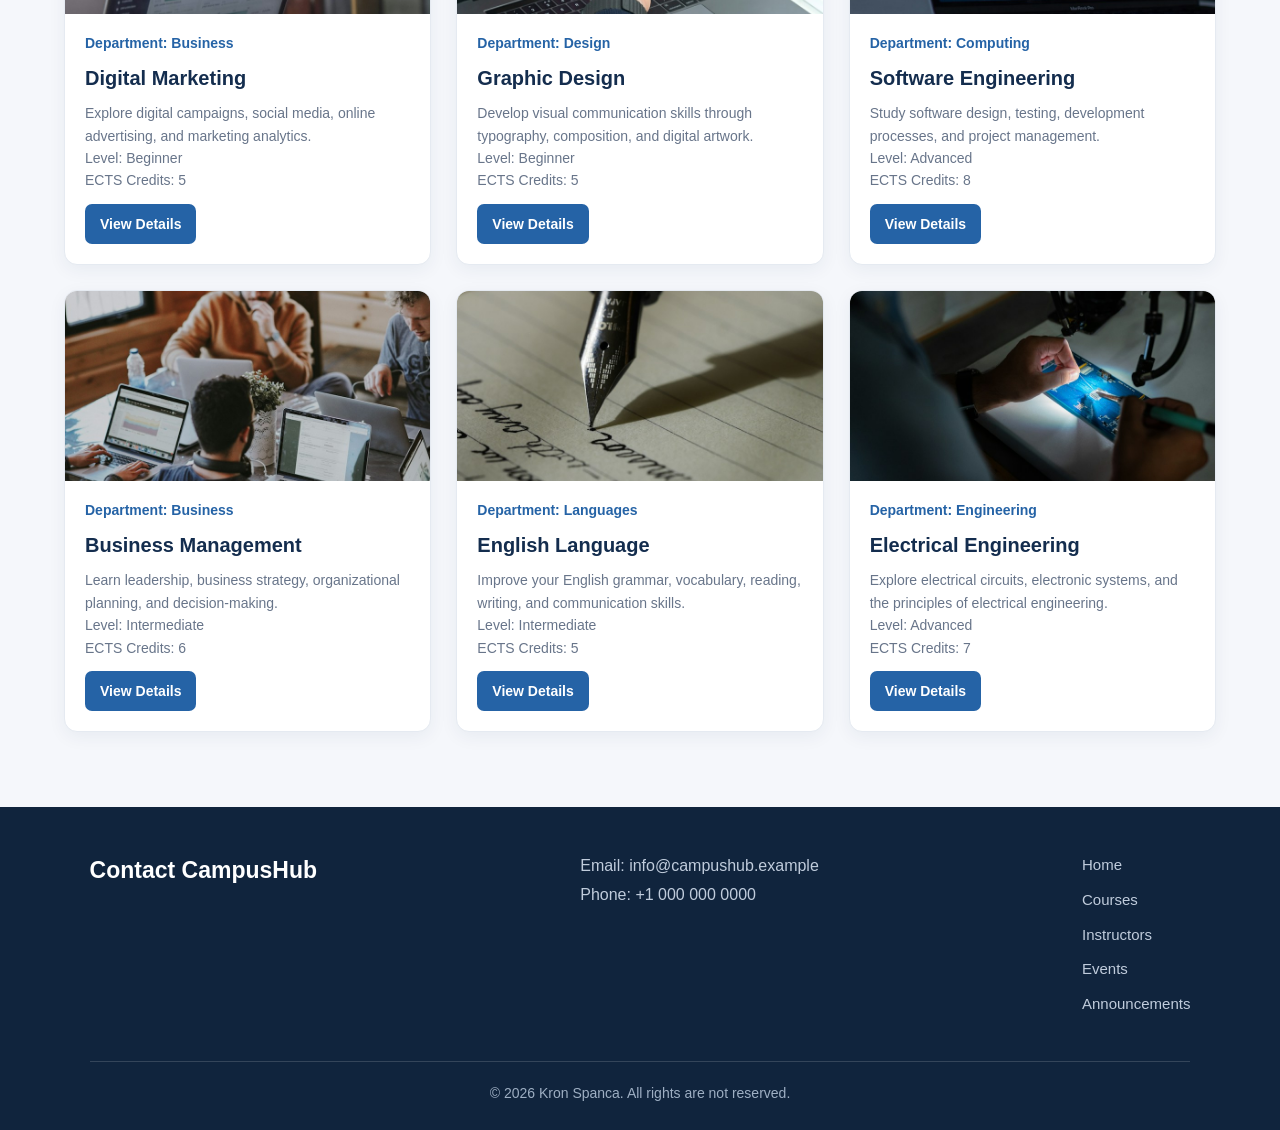
==== commit fdd6a0a0: "Initial commit" ====
--- a/courses.html
+++ b/courses.html
@@ -69,7 +69,7 @@
         <section id="course-filters" aria-label="Course search and filters">
             <form action="courses.html" method="get">
                 <div class="course-search-field">
-                    <label for="course-search">Search courses</label>
+                  
                     <div class="course-search-control">
                         <button type="submit" class="icon-button course-search-submit" aria-label="Search courses">
                             <svg viewBox="0 0 24 24" aria-hidden="true">
@@ -82,13 +82,14 @@
                             id="course-search"
                             name="search"
                             placeholder="Search by course name..."
+                            aria-label="Search courses by name"
                         >
                     </div>
                 </div>
 
                 <div>
-                    <label for="department">Department</label>
-                    <select id="department" name="department">
+                 
+                    <select id="department" name="department" aria-label="Filter by department">
                         <option value="">All Departments</option>
                         <option value="computing">Computing</option>
                         <option value="business">Business</option>
@@ -99,8 +100,8 @@
                 </div>
 
                 <div>
-                    <label for="level">Course Level</label>
-                    <select id="level" name="level">
+                  
+                    <select id="level" name="level" aria-label="Filter by course level">
                         <option value="">All Levels</option>
                         <option value="beginner">Beginner</option>
                         <option value="intermediate">Intermediate</option>
@@ -109,6 +110,7 @@
                 </div>
 
             </form>
+            <p id="course-search-status" class="course-search-status" role="status" aria-live="polite" hidden></p>
         </section>
 
         <nav aria-label="Course categories">
@@ -123,10 +125,10 @@
         </nav>
 
         <section id="all-courses" aria-label="All courses">
-            <article id="web-development">
-                <img
-                    src="images/web-development.jpg"
-                    alt="Computer screen displaying a web development project"
+            <article id="web-development" data-department="computing" data-level="beginner">
+                <img
+                    src="assets/images/courses/web-development.jpg"
+                    alt="Laptop showing source code for a website"
                     width="300"
                 >
                 <p>Department: Computing</p>
@@ -140,10 +142,10 @@
                 <a href="schedule.html">View Details</a>
             </article>
 
-            <article id="database-systems">
-                <img
-                    src="images/database-systems.jpg"
-                    alt="Database tables and data displayed on a computer"
+            <article id="database-systems" data-department="computing" data-level="intermediate">
+                <img
+                    src="assets/images/courses/database-systems.jpg"
+                    alt="Rows of servers in a data center"
                     width="300"
                 >
                 <p>Department: Computing</p>
@@ -157,10 +159,10 @@
                 <a href="schedule.html">View Details</a>
             </article>
 
-            <article id="data-structures">
-                <img
-                    src="images/data-structures.jpg"
-                    alt="Computer science algorithms and data structures"
+            <article id="data-structures" data-department="computing" data-level="advanced">
+                <img
+                    src="assets/images/courses/data-structures.jpg"
+                    alt="Close-up of computer circuitry and microchips"
                     width="300"
                 >
                 <p>Department: Computing</p>
@@ -174,10 +176,10 @@
                 <a href="schedule.html">View Details</a>
             </article>
 
-            <article id="digital-marketing">
-                <img
-                    src="images/digital-marketing.jpg"
-                    alt="Digital marketing analytics and social media statistics"
+            <article id="digital-marketing" data-department="business" data-level="beginner">
+                <img
+                    src="assets/images/courses/digital-marketing.jpg"
+                    alt="Laptop showing digital marketing analytics"
                     width="300"
                 >
                 <p>Department: Business</p>
@@ -191,10 +193,10 @@
                 <a href="schedule.html">View Details</a>
             </article>
 
-            <article id="graphic-design">
-                <img
-                    src="images/graphic-design.jpg"
-                    alt="Graphic design workspace with creative digital artwork"
+            <article id="graphic-design" data-department="design" data-level="beginner">
+                <img
+                    src="assets/images/courses/graphic-design.jpg"
+                    alt="Designer working with digital layouts on a laptop and phone"
                     width="300"
                 >
                 <p>Department: Design</p>
@@ -208,10 +210,10 @@
                 <a href="schedule.html">View Details</a>
             </article>
 
-            <article id="software-engineering">
-                <img
-                    src="images/software-engineering.jpg"
-                    alt="Software developer working with programming code"
+            <article id="software-engineering" data-department="computing" data-level="advanced">
+                <img
+                    src="assets/images/courses/software-engineering.jpg"
+                    alt="Laptop displaying software code"
                     width="300"
                 >
                 <p>Department: Computing</p>
@@ -225,10 +227,10 @@
                 <a href="schedule.html">View Details</a>
             </article>
 
-            <article id="business-management">
-                <img
-                    src="images/business-management.jpg"
-                    alt="Business team planning a management strategy"
+            <article id="business-management" data-department="business" data-level="intermediate">
+                <img
+                    src="assets/images/courses/business-management.jpg"
+                    alt="Team meeting around laptops"
                     width="300"
                 >
                 <p>Department: Business</p>
@@ -242,10 +244,10 @@
                 <a href="schedule.html">View Details</a>
             </article>
 
-            <article id="english-language">
-                <img
-                    src="images/english-language.jpg"
-                    alt="English language learning books and study materials"
+            <article id="english-language" data-department="languages" data-level="intermediate">
+                <img
+                    src="assets/images/courses/english-language.jpg"
+                    alt="Hand writing notes with a pen"
                     width="300"
                 >
                 <p>Department: Languages</p>
@@ -259,10 +261,10 @@
                 <a href="schedule.html">View Details</a>
             </article>
 
-            <article id="electrical-engineering">
-                <img
-                    src="images/electrical-engineering.jpg"
-                    alt="Electrical engineering equipment and electronic circuits"
+            <article id="electrical-engineering" data-department="engineering" data-level="advanced">
+                <img
+                    src="assets/images/courses/electrical-engineering.jpg"
+                    alt="Technician working on an electronic circuit board"
                     width="300"
                 >
                 <p>Department: Engineering</p>
@@ -301,7 +303,9 @@
             </ul>
         </nav>
 
-        <p>&copy; 2026 CampusHub. All rights reserved.</p>
+        <p>
+            &copy; 2026 Kron Spanca. All rights are not reserved.
+        </p>
     </footer>
 
     <script>
@@ -324,6 +328,79 @@
                 }
             });
         }
+
+        const courseSearchForm = document.querySelector('#course-filters form');
+        const courseSearchInput = document.querySelector('#course-search');
+        const courseSearchStatus = document.querySelector('#course-search-status');
+        const courseCards = document.querySelectorAll('#all-courses article');
+        const departmentFilter = document.querySelector('#department');
+        const levelFilter = document.querySelector('#level');
+        const normalizeCourseName = (name) =>
+            name.toLowerCase().replace(/&/g, 'and').replace(/[^a-z0-9]+/g, ' ').trim();
+
+        const applyCourseFilters = () => {
+            const department = departmentFilter.value;
+            const level = levelFilter.value;
+            let visibleCount = 0;
+
+            courseCards.forEach((course) => {
+                const matchesDepartment = !department || course.dataset.department === department;
+                const matchesLevel = !level || course.dataset.level === level;
+                course.hidden = !matchesDepartment || !matchesLevel;
+
+                if (!course.hidden) {
+                    visibleCount += 1;
+                }
+            });
+
+            if (department || level) {
+                courseSearchStatus.hidden = false;
+                courseSearchStatus.textContent = visibleCount
+                    ? `Showing ${visibleCount} course${visibleCount === 1 ? '' : 's'}.`
+                    : 'No courses match these filters.';
+            } else {
+                courseSearchStatus.hidden = true;
+            }
+        };
+
+        if (departmentFilter && levelFilter && courseSearchStatus) {
+            departmentFilter.addEventListener('change', applyCourseFilters);
+            levelFilter.addEventListener('change', applyCourseFilters);
+        }
+
+        if (courseSearchForm && courseSearchInput && courseSearchStatus) {
+            courseSearchForm.addEventListener('submit', (event) => {
+                event.preventDefault();
+
+                const searchTerm = courseSearchInput.value.trim();
+                const normalizedSearchTerm = normalizeCourseName(searchTerm);
+
+                courseSearchStatus.hidden = false;
+
+                if (!normalizedSearchTerm) {
+                    courseSearchStatus.textContent = 'Enter a course name to search.';
+                    return;
+                }
+
+                const matchingCourse = Array.from(courseCards).find((course) => {
+                    const title = course.querySelector('h3').textContent;
+                    return !course.hidden && normalizeCourseName(title).includes(normalizedSearchTerm);
+                });
+
+                if (!matchingCourse) {
+                    courseSearchStatus.textContent = `No course found matching "${searchTerm}".`;
+                    return;
+                }
+
+                const title = matchingCourse.querySelector('h3').textContent.trim();
+                courseSearchStatus.textContent = `Found ${title}.`;
+                matchingCourse.scrollIntoView({ behavior: 'smooth', block: 'center' });
+            });
+
+            courseSearchInput.addEventListener('input', () => {
+                courseSearchStatus.hidden = true;
+            });
+        }
     </script>
 </body>
 </html>
--- a/style.css
+++ b/style.css
@@ -226,12 +226,9 @@
     min-height: 480px;
     padding: 70px 7%;
 
-    background: linear-gradient(
-        110deg,
-        #142d4e 0%,
-        #1c4776 65%,
-        #2563a6 100%
-    );
+    background:
+        linear-gradient(110deg, rgba(20, 45, 78, 0.78), rgba(20, 45, 78, 0.48)),
+        url("assets/images/courses-campus.jpg") center / cover no-repeat;
 
     display: flex;
     align-items: center;
@@ -256,18 +253,6 @@
     margin-bottom: 25px;
 }
 
-/* Hero image */
-
-main > section:has(#hero-title) img {
-    flex: 1 1 350px;
-    width: 100%;
-    max-width: 520px;
-    height: 330px;
-    object-fit: cover;
-    border-radius: 16px;
-    box-shadow: 0 15px 35px rgba(0, 0, 0, 0.25);
-}
-
 /* Call-to-action button */
 
 main > section:has(#hero-title) a[href="courses.html"] {
@@ -337,7 +322,7 @@
 
 
 /* =========================================
-   5. FOUR FEATURED COURSES
+   5. FEATURED COURSES
    ========================================= */
 
 main > section:has(#courses-title) {
@@ -355,6 +340,8 @@
     flex: 1 1 240px;
     min-width: 220px;
 
+    display: flex;
+    flex-direction: column;
     overflow: hidden;
     background-color: #ffffff;
 
@@ -364,6 +351,14 @@
     box-shadow: 0 5px 18px rgba(20, 45, 78, 0.06);
 
     transition: 0.3s ease;
+}
+
+main > section:has(#courses-title) article > a {
+    align-self: flex-start;
+    margin-top: auto;
+    margin-left: 20px;
+    font-size: 14px;
+    font-weight: 700;
 }
 
 main > section:has(#courses-title) article:hover {
@@ -526,6 +521,11 @@
     line-height: 1.8;
 }
 
+footer address a {
+    color: inherit;
+    font-size: inherit;
+}
+
 footer nav ul {
     display: flex;
     flex-direction: column;
@@ -601,11 +601,6 @@
         flex-basis: 100%;
     }
 
-    main > section:has(#hero-title) img {
-        max-width: 100%;
-        height: 260px;
-    }
-
     main > section:has(#statistics-title) ul {
         justify-content: center;
     }
@@ -668,12 +663,16 @@
 
 main > section:has(#courses-heading) {
     width: 100%;
-    padding: 70px max(5%, calc((100% - 1160px) / 2));
+    min-height: 480px;
+    padding: 95px max(5%, calc((100% - 1160px) / 2));
     background:
-        linear-gradient(rgba(20, 45, 78, 0.62), rgba(20, 45, 78, 0.62)),
-        url("assets/images/OIP.webp") center / cover no-repeat;
+        linear-gradient(rgba(20, 45, 78, 0.52), rgba(20, 45, 78, 0.52)),
+        url("assets/images/courses-campus.jpg") center / cover no-repeat;
     color: #e2eaf5;
     text-align: center;
+    display: flex;
+    flex-direction: column;
+    justify-content: center;
 }
 
 main > section:has(#courses-heading) h2 {
@@ -698,6 +697,16 @@
     border: 1px solid #e5eaf1;
     border-radius: 13px;
     box-shadow: 0 5px 18px rgba(20, 45, 78, 0.06);
+}
+
+main > section#course-filters .course-search-status {
+    margin-top: 12px;
+    color: #68758a;
+    font-size: 14px;
+}
+
+main > section#course-filters .course-search-status[hidden] {
+    display: none;
 }
 
 main > section#course-filters form > div {
@@ -821,6 +830,10 @@
     transition: 0.3s ease;
 }
 
+main > section#all-courses article[hidden] {
+    display: none;
+}
+
 main > section#all-courses article:hover {
     transform: translateY(-6px);
     box-shadow: 0 14px 28px rgba(20, 45, 78, 0.13);
@@ -873,7 +886,7 @@
 
 @media (max-width: 768px) {
     main > section:has(#courses-heading) {
-        padding: 55px 6%;
+        padding: 75px 6%;
     }
 
     main > section#course-filters form {
@@ -883,7 +896,7 @@
 
 @media (max-width: 480px) {
     main > section:has(#courses-heading) {
-        padding: 45px 5%;
+        padding: 55px 5%;
     }
 
     main > section:has(#courses-heading) p {
